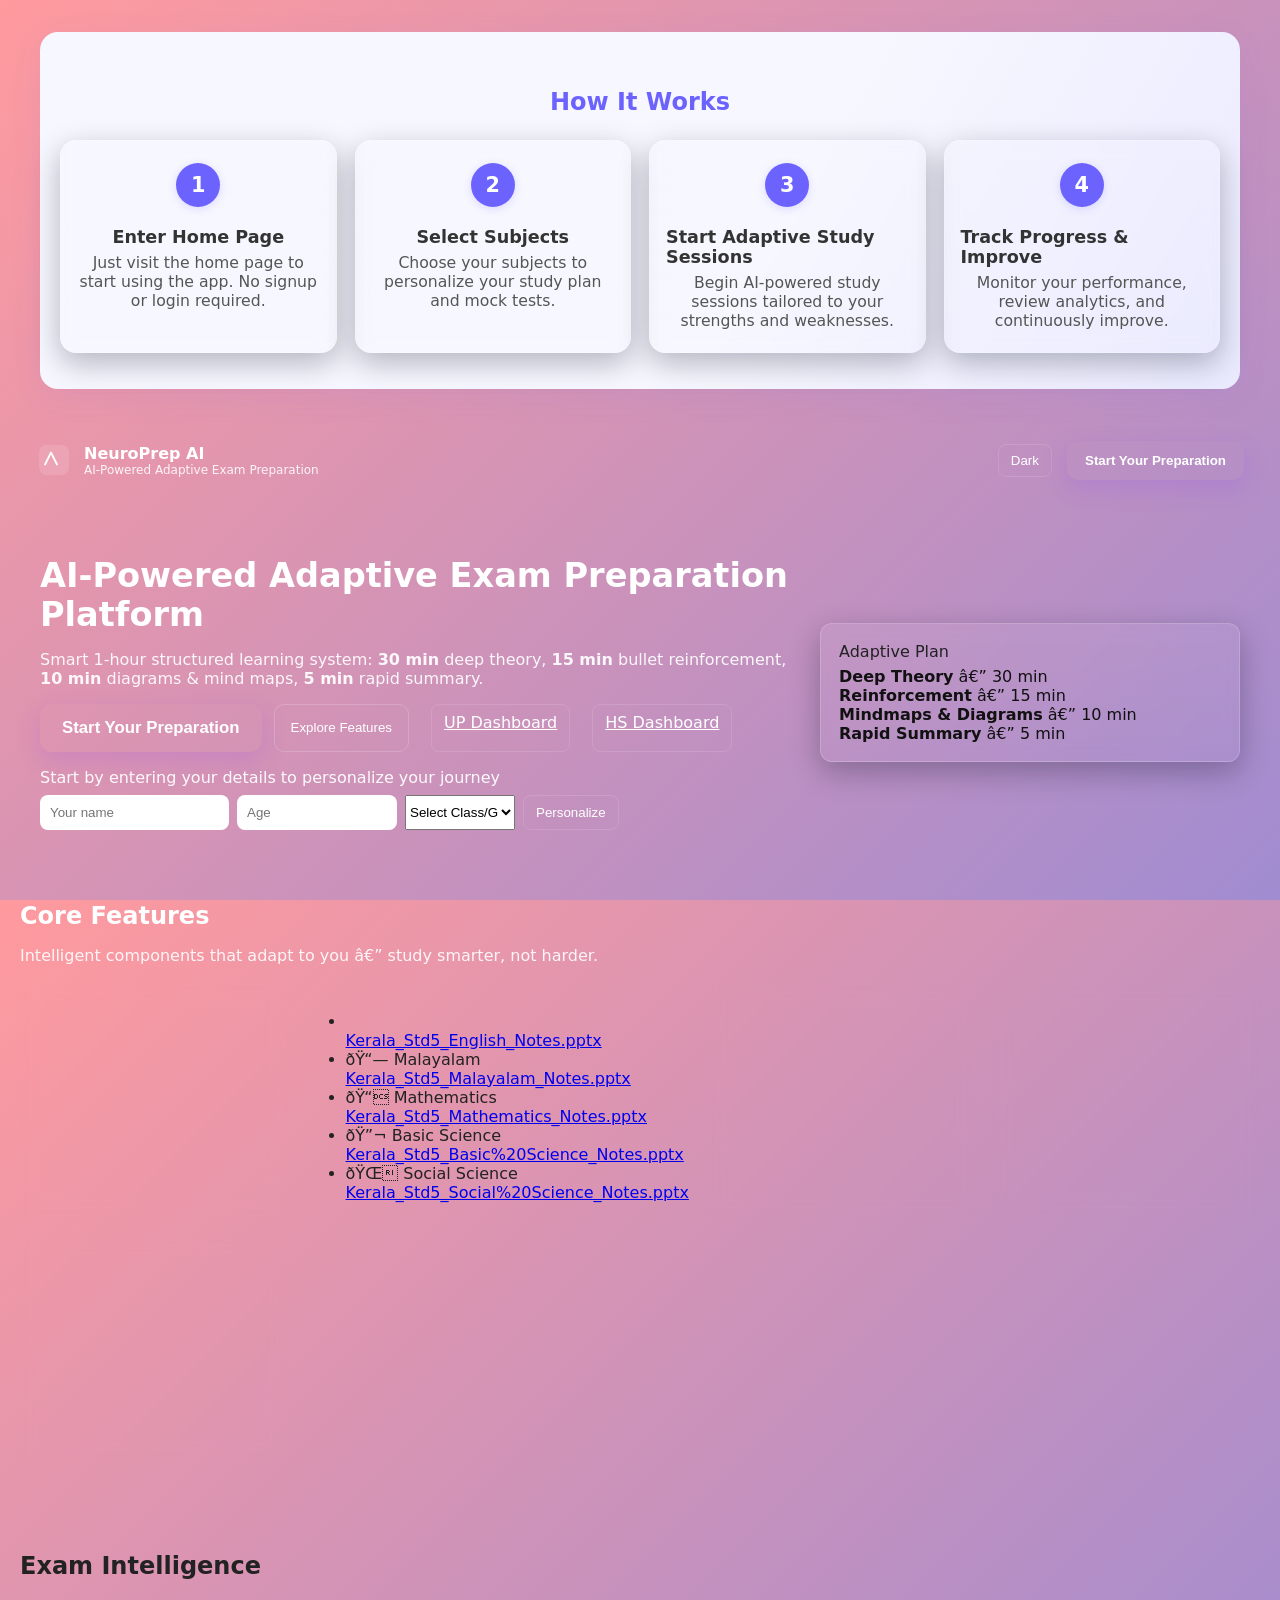
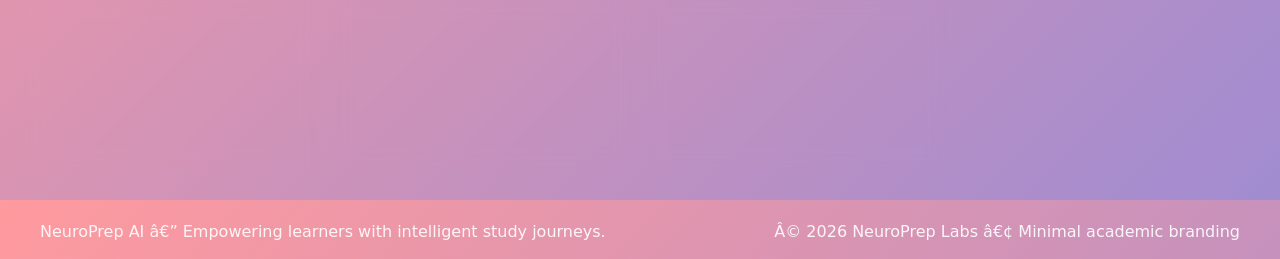
==== index.html @ 97ab9932 "content change" ====
<section class="how-it-works">
      <h2>How It Works</h2>
      <div class="steps-grid">
        <div class="step-card glass">
          <div class="step-icon">1</div>
            <h3>Enter Home Page</h3>
            <p>Just visit the home page to start using the app. No signup or login required.</p>
        </div>
        <div class="step-card glass">
          <div class="step-icon">2</div>
          <h3>Select Subjects</h3>
          <p>Choose your subjects to personalize your study plan and mock tests.</p>
        </div>
        <div class="step-card glass">
          <div class="step-icon">3</div>
          <h3>Start Adaptive Study Sessions</h3>
          <p>Begin AI-powered study sessions tailored to your strengths and weaknesses.</p>
        </div>
        <div class="step-card glass">
          <div class="step-icon">4</div>
          <h3>Track Progress & Improve</h3>
          <p>Monitor your performance, review analytics, and continuously improve.</p>
        </div>
      </div>
    </section>
<!doctype html>
<html lang="en">
<head>
  <meta charset="utf-8" />
  <meta name="viewport" content="width=device-width,initial-scale=1" />
  <title>NeuroPrep AI — Adaptive Exam Preparation</title>
  <link rel="stylesheet" href="css/styles.css" />
</head>
<body>
  <div class="hero-bg"></div>
  <header class="site-header">
    <div class="brand">
      <svg width="36" height="36" viewBox="0 0 24 24" fill="none" xmlns="http://www.w3.org/2000/svg"><defs></defs>
        <rect x="2" y="2" width="20" height="20" rx="5" fill="#ffffff22"/>
        <path d="M6 15l4-8 4 8" stroke="#fff" stroke-width="1.2" stroke-linecap="round" stroke-linejoin="round"/>
      </svg>
      <div class="brand-text">
        <div class="title">NeuroPrep AI</div>
        <div class="tag">AI-Powered Adaptive Exam Preparation</div>
      </div>
    </div>
    <div class="header-actions">
      <button id="theme-toggle" class="ghost">Dark</button>
      <button id="cta-top" class="primary">Start Your Preparation</button>
      <!-- Sign Up link removed -->
    </div>
  </header>

  <main>
    <section class="hero">
      <div class="hero-inner">
        <div class="hero-copy">
          <h1>AI-Powered Adaptive Exam Preparation Platform</h1>
          <p class="sub">Smart 1-hour structured learning system: <strong>30 min</strong> deep theory, <strong>15 min</strong> bullet reinforcement, <strong>10 min</strong> diagrams &amp; mind maps, <strong>5 min</strong> rapid summary.</p>

          <div class="hero-ctas">
            <button id="start-prep" class="primary large">Start Your Preparation</button>
            <button id="explore-features" class="secondary">Explore Features</button>
            <a href="dashboard-up.html" class="ghost" style="margin-left:10px">UP Dashboard</a>
            <a href="dashboard-hs.html" class="ghost" style="margin-left:10px">HS Dashboard</a>
          </div>

          <div class="personalize">
            <label for="user-name">Start by entering your details to personalize your journey</label>
            <div class="input-row">
              <input id="user-name" placeholder="Your name" />
              <input id="user-age" type="number" min="10" max="99" placeholder="Age" style="width:80px" />
                <select id="user-class" style="width:110px">
                  <option value="">Select Class/Grade</option>
                  <option value="up-5">UP 5</option>
                  <option value="up-6">UP 6</option>
                  <option value="up-7">UP 7</option>
                  <option value="hs-8">HS 8</option>
                  <option value="hs-9">HS 9</option>
                  <option value="hs-10">HS 10</option>
                </select>
              <button id="save-name" class="ghost">Personalize</button>
            </div>
          </div>
        </div>

        <div class="hero-visual">
          <div class="card glass hero-graph">
            <div class="mini-header">Adaptive Plan</div>
            <ul class="plan-list">
              <li><strong>Deep Theory</strong> — 30 min</li>
              <li><strong>Reinforcement</strong> — 15 min</li>
              <li><strong>Mindmaps & Diagrams</strong> — 10 min</li>
              <li><strong>Rapid Summary</strong> — 5 min</li>
            </ul>
          </div>
        </div>
      </div>
    </section>

    <section id="features" class="features">
      <h2>Core Features</h2>
      <p class="muted">Intelligent components that adapt to you — study smarter, not harder.</p>
      <div class="feature-grid">
        <a href="ai-engine.html" class="feature-card glass" style="text-decoration:none;color:inherit">
          <div class="icon"> <svg width="40" height="40" viewBox="0 0 24 24" fill="none"><path d="M4 6h16M4 12h10M4 18h8" stroke="#fff" stroke-width="1.6" stroke-linecap="round" stroke-linejoin="round"/></svg></div>
          <h3>Study Materials</h3>
          <p>Personalized phase-by-phase study plan that auto-adjusts to your weak areas.</p>
          <ul class="study-materials-list" style="margin-top:10px;">
            <li>📘 English<br><a href="Kerala_Std5_English_Notes.pptx" download>Kerala_Std5_English_Notes.pptx</a></li>
            <li>📗 Malayalam<br><a href="Kerala_Std5_Malayalam_Notes.pptx" download>Kerala_Std5_Malayalam_Notes.pptx</a></li>
            <li>📐 Mathematics<br><a href="Kerala_Std5_Mathematics_Notes.pptx" download>Kerala_Std5_Mathematics_Notes.pptx</a></li>
            <li>🔬 Basic Science<br><a href="Kerala_Std5_Basic%20Science_Notes.pptx" download>Kerala_Std5_Basic%20Science_Notes.pptx</a></li>
            <li>🌍 Social Science<br><a href="Kerala_Std5_Social%20Science_Notes.pptx" download>Kerala_Std5_Social%20Science_Notes.pptx</a></li>
          </ul>
        </a>

        <a href="question-intel.html" class="feature-card glass" style="text-decoration:none;color:inherit">
          <div class="icon"> <svg width="40" height="40" viewBox="0 0 24 24" fill="none"><path d="M3 7h18M7 7v12a2 2 0 002 2h6a2 2 0 002-2V7" stroke="#fff" stroke-width="1.6" stroke-linecap="round" stroke-linejoin="round"/></svg></div>
          <h3>Previous Question Paper Intelligence</h3>
          <p>Analyze trends and frequency from previous years to detect topic weightage.</p>
        </a>

        <a href="predicted-questions.html" class="feature-card glass" style="text-decoration:none;color:inherit">
          <div class="icon"> <svg width="40" height="40" viewBox="0 0 24 24" fill="none"><path d="M12 20v-8" stroke="#fff" stroke-width="1.6" stroke-linecap="round" stroke-linejoin="round"/><path d="M6 12l6-6 6 6" stroke="#fff" stroke-width="1.6" stroke-linecap="round" stroke-linejoin="round"/></svg></div>
          <h3>Predicted Question Generator</h3>
          <p>LLM-assisted predicted questions tailored to recent trends and your weak topics.</p>
        </a>

        <a href="mock-tests.html" class="feature-card glass" style="text-decoration:none;color:inherit">
          <div class="icon"> <svg width="40" height="40" viewBox="0 0 24 24" fill="none"><path d="M21 15a2 2 0 01-2 2H7l-4 4V5a2 2 0 012-2h14a2 2 0 012 2z" stroke="#fff" stroke-width="1.2" stroke-linecap="round" stroke-linejoin="round"/></svg></div>
          <h3>Mock Tests & Performance Analytics</h3>
          <p>Simulate real exams, get auto-evaluations, difficulty scores and visual analytics.</p>
        </a>
      </div>
    </section>

    <section id="exam-intel" class="exam-intel">
      <h2>Exam Intelligence</h2>
      <div class="intel-grid">
        <a href="subject-patterns.html" class="intel-card glass" style="text-decoration:none;color:inherit">
          <h4>Subject-wise Exam Patterns</h4>
          <p class="muted">Overview of how questions are distributed across subjects and chapters.</p>
        </a>
        <a href="marks-insights.html" class="intel-card glass" style="text-decoration:none;color:inherit">
          <h4>Marks Distribution Insights</h4>
          <p class="muted">Heatmaps and charts to highlight high-mark topics.</p>
        </a>
        <a href="difficulty-scoring.html" class="intel-card glass" style="text-decoration:none;color:inherit">
          <h4>Difficulty Scoring</h4>
          <p class="muted">Per-question difficulty estimates, combined with historical correctness.</p>
        </a>
        <!-- <div class="intel-card glass">
          <h4>Trend Prediction</h4>
          <div id="trend-vis" class="trend-vis">[Trend visualization placeholder]</div>
        </div> -->
      </div>
    </section>
  </main>

  <footer class="site-footer">
    <div class="footer-inner">
      <div>NeuroPrep AI — Empowering learners with intelligent study journeys.</div>
      <div class="small muted">© <span id="year"></span> NeuroPrep Labs • Minimal academic branding</div>
    </div>
  </footer>

  <script type="module" src="js/app.js"></script>
  <script>
    document.getElementById('year').innerText = new Date().getFullYear();
  </script>
</body>
</html>
---- css/styles.css ----
/* How It Works section */
.how-it-works{padding:36px 20px;background:linear-gradient(120deg,#f7f7ff 60%,#eaeaff 100%);border-radius:18px;margin:32px auto;max-width:1200px;box-shadow:0 8px 32px rgba(108,99,255,0.08)}
.how-it-works h2{color:#6C63FF;text-align:center;margin-bottom:24px;font-size:1.5rem}
.steps-grid{display:grid;grid-template-columns:repeat(4,1fr);gap:18px}
.step-card{padding:22px 16px;border-radius:16px;display:flex;flex-direction:column;align-items:center;box-shadow:0 4px 18px rgba(108,99,255,0.08);transition:transform .18s,box-shadow .18s}
.step-card:hover{transform:translateY(-6px) scale(1.03);box-shadow:0 12px 32px rgba(108,99,255,0.16)}
.step-icon{width:44px;height:44px;background:#6C63FF;color:#fff;font-weight:700;font-size:1.3rem;display:flex;align-items:center;justify-content:center;border-radius:50%;margin-bottom:12px;box-shadow:0 2px 8px #6C63FF33}
.step-card h3{margin:8px 0 6px;font-size:1.1rem;color:#333}
.step-card p{margin:0;color:#555;text-align:center;font-size:0.98rem}
@media(max-width:900px){.steps-grid{grid-template-columns:repeat(2,1fr)}}
@media(max-width:600px){.steps-grid{grid-template-columns:1fr}}
:root{
  --bg1:#ff9a9e; --bg2:#a18cd1; --glass-bg: rgba(255,255,255,0.12);
  --glass-border: rgba(255,255,255,0.18);
  --accent: #ff66b3; --muted:#e7e7e7;
}
*{box-sizing:border-box}
html,body{height:100%}
body{
  margin:0;font-family:Inter,system-ui,Segoe UI,Roboto;
  background:linear-gradient(135deg,var(--bg1),var(--bg2));
  color:#222;transition:background .4s,color .3s;
}
.container{display:grid;grid-template-columns:1fr 1fr;gap:18px;padding:28px;max-width:1100px;margin:24px auto}
.app-header{display:flex;justify-content:space-between;align-items:center;padding:14px 28px;color:white}
.app-header h1{margin:0;font-size:1.4rem}
.panel{padding:18px;border-radius:12px;min-height:140px}
.glass{backdrop-filter:blur(8px);background:var(--glass-bg);border:1px solid var(--glass-border);box-shadow:0 6px 18px rgba(0,0,0,0.08)}
.session-controls{margin-top:12px}
button{background:linear-gradient(90deg,#fff6,#fff2);border:none;padding:10px 12px;border-radius:8px;cursor:pointer;transition:transform .12s,box-shadow .12s}
button:active{transform:translateY(1px)}
.app-footer{text-align:center;padding:14px;color:rgba(255,255,255,0.9)}

/* responsive */
@media(max-width:800px){.container{grid-template-columns:1fr}}

/* dark mode */
  --bg1:#8A3FFC; --bg2:#FF7AC6; --glass-bg: rgba(255,255,255,0.08);
  --glass-border: rgba(255,255,255,0.14);
  --accent: #8A3FFC; --accent-2: #FF7AC6; --muted:#e7e7e7;
}

/* small UI touches */
#subjects .subject{padding:10px;margin:6px 0;border-radius:8px;background:linear-gradient(90deg,rgba(255,255,255,0.03),rgba(255,255,255,0.01));display:flex;justify-content:space-between;align-items:center}
  margin:0;font-family:Inter,system-ui,Segoe UI,Roboto;
  color:#111;transition:background .4s,color .3s;min-height:100vh;position:relative;overflow-x:hidden

/* layout containers */
.hero-bg{position:fixed;inset:0;z-index:-2;background:linear-gradient(120deg,var(--bg1),var(--bg2));background-size:400% 400%;animation:grad 14s ease infinite;filter:blur(18px);opacity:0.95}
@keyframes grad{0%{background-position:0% 50%}50%{background-position:100% 50%}100%{background-position:0% 50%}}

.site-header{display:flex;justify-content:space-between;align-items:center;padding:20px 36px;color:white}
.brand{display:flex;align-items:center;gap:12px}
.brand-text .title{font-weight:700}
.brand-text .tag{font-size:12px;opacity:0.9}
.header-actions button{margin-left:10px}

.hero{padding:56px 20px 36px}
.hero-inner{max-width:1200px;margin:0 auto;display:grid;grid-template-columns:1fr 420px;gap:28px;align-items:center}
.hero-copy h1{font-size:2.1rem;color:white;margin:0 0 12px}
.hero-copy .sub{color:rgba(255,255,255,0.92);margin-bottom:16px;font-size:1rem}
.hero-ctas{display:flex;gap:12px;margin-bottom:16px}
.primary{background:linear-gradient(90deg,var(--accent),var(--accent-2));border:none;padding:12px 18px;border-radius:12px;color:white;font-weight:600;box-shadow:0 8px 24px rgba(138,63,252,0.18);cursor:pointer;transition:transform .18s,box-shadow .18s}
.primary.large{padding:14px 22px;font-size:1.05rem}
.primary:active{transform:translateY(1px)}
.secondary{background:transparent;border:1px solid rgba(255,255,255,0.18);padding:10px 16px;border-radius:10px;color:white;cursor:pointer}
.ghost{background:transparent;border:1px solid rgba(255,255,255,0.12);padding:8px 12px;border-radius:8px;color:white}

.personalize{margin-top:10px;color:rgba(255,255,255,0.95)}
.input-row{display:flex;gap:8px;margin-top:8px}
.input-row input{padding:10px;border-radius:8px;border:none;min-width:160px}

.hero-visual .hero-graph{padding:18px;border-radius:12px}
.plan-list{list-style:none;padding:0;margin:6px 0 0;color:#111}

.features{padding:36px 20px}
.features h2{color:white;margin:0 0 6px}
.features .muted{color:rgba(255,255,255,0.9);margin-bottom:18px}
.feature-grid{display:grid;grid-template-columns:repeat(4,1fr);gap:18px}
.feature-card{padding:18px;border-radius:14px;min-height:150px;transition:transform .18s,box-shadow .18s}
.feature-card .icon{width:48px;height:48px;border-radius:10px;background:linear-gradient(135deg,var(--accent),var(--accent-2));display:flex;align-items:center;justify-content:center;margin-bottom:12px}
.feature-card h3{margin:6px 0}
.feature-card p{margin:0;color:rgba(255,255,255,0.92)}
.feature-card:hover{transform:translateY(-8px);box-shadow:0 18px 40px rgba(14,12,30,0.28)}

.exam-intel{padding:36px 20px}
.intel-grid{display:grid;grid-template-columns:repeat(4,1fr);gap:16px}
.intel-card{padding:16px;border-radius:12px;min-height:120px}
.trend-vis{height:70px;background:linear-gradient(90deg,rgba(255,255,255,0.02),rgba(255,255,255,0.01));border-radius:8px;display:flex;align-items:center;justify-content:center;color:rgba(255,255,255,0.85)}

.site-footer{padding:18px 24px;color:rgba(255,255,255,0.9)}
.footer-inner{max-width:1200px;margin:0 auto;display:flex;justify-content:space-between}

/* glassmorphism base */
.glass{backdrop-filter:blur(8px);background:linear-gradient(180deg,rgba(255,255,255,0.06),rgba(255,255,255,0.02));border:1px solid var(--glass-border);box-shadow:0 10px 30px rgba(2,6,23,0.28)}

/* responsive adjustments */
@media(max-width:1000px){
  .hero-inner{grid-template-columns:1fr}
  .feature-grid,.intel-grid{grid-template-columns:repeat(2,1fr)}
}
@media(max-width:560px){
  .feature-grid,.intel-grid{grid-template-columns:1fr}
  .hero-copy h1{font-size:1.6rem}
}

/* dark preference fallback */
@media (prefers-color-scheme:dark){
  :root{--glass-bg:rgba(10,8,20,0.28);--glass-border:rgba(255,255,255,0.04);}
  body{color:rgba(255,255,255,0.95)}
}

.svg-diagram{width:100%;height:240px}
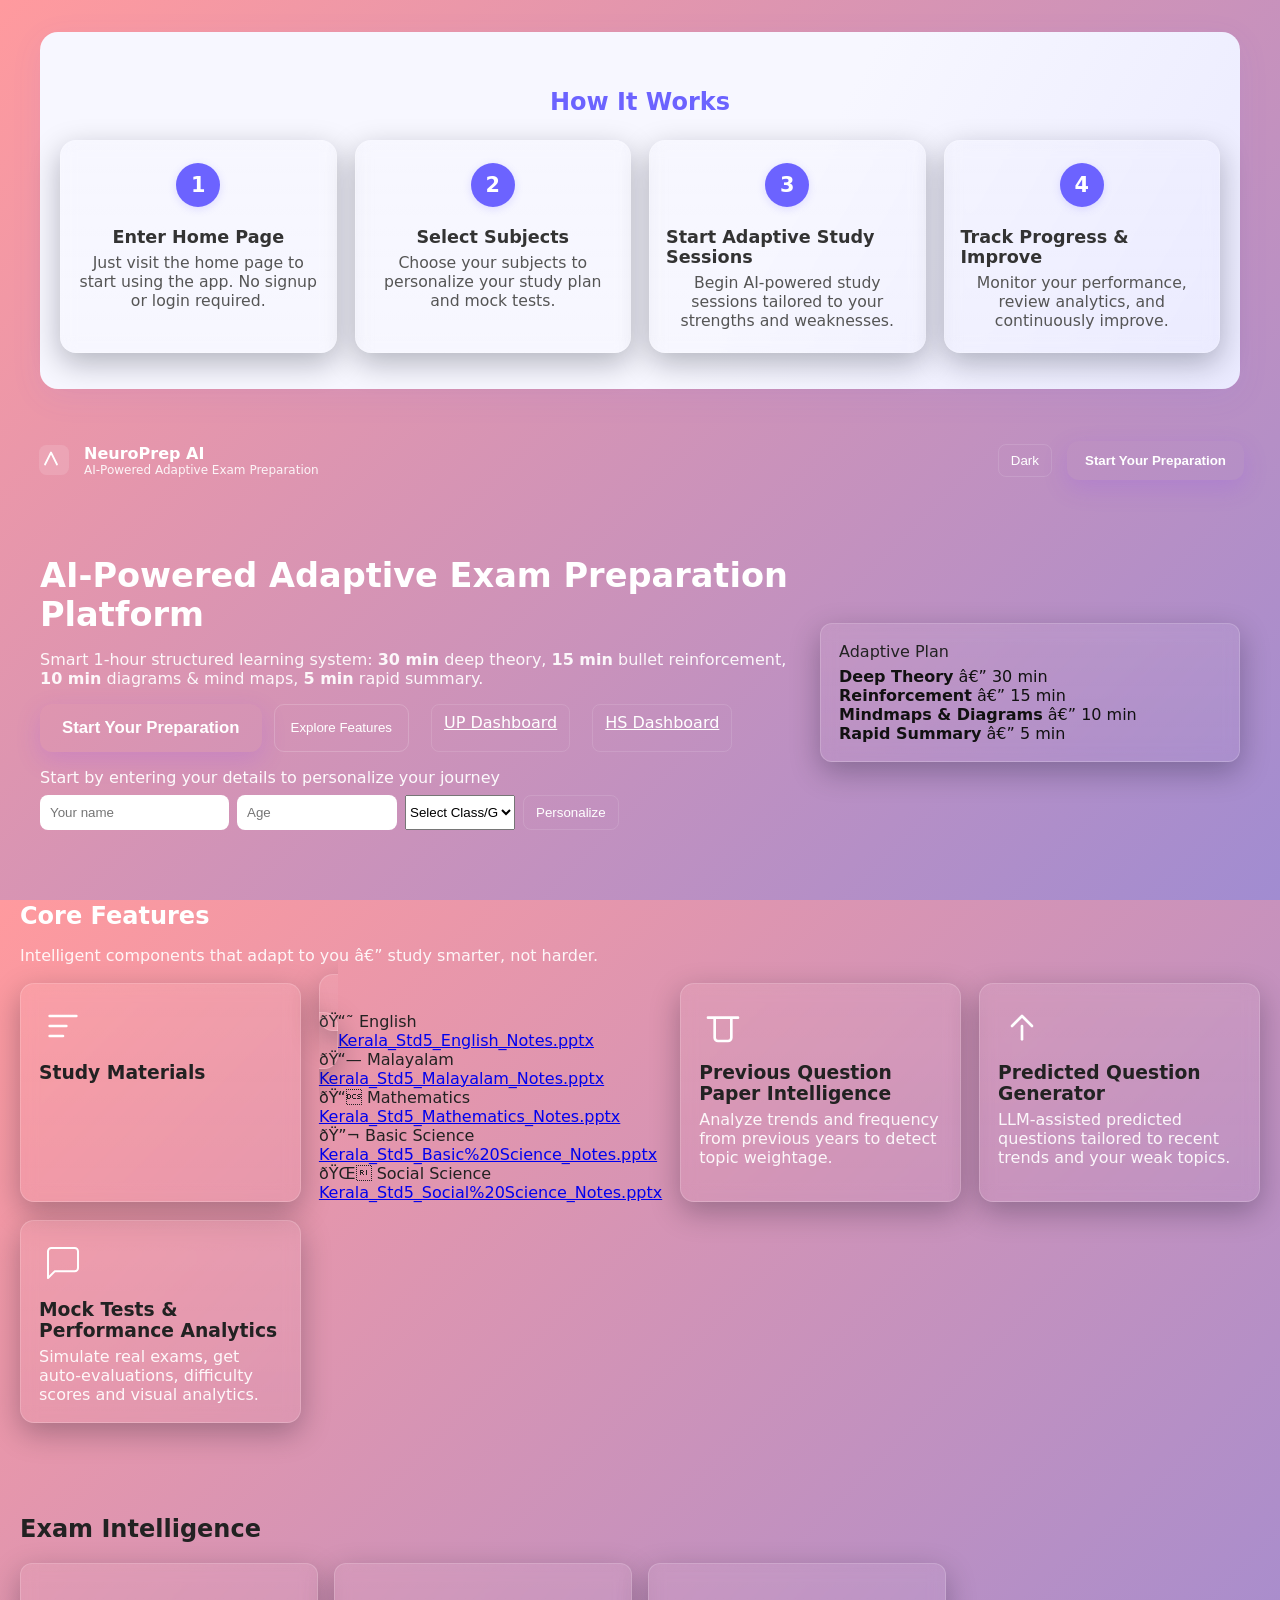
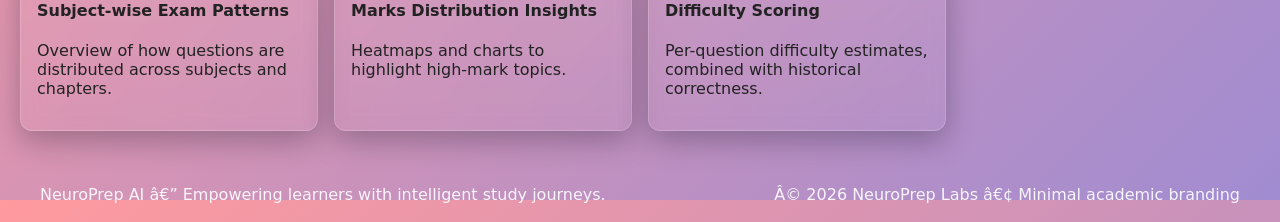
==== commit 35a110c6: "rm" ====
--- a/index.html
+++ b/index.html
@@ -105,14 +105,18 @@
         <a href="ai-engine.html" class="feature-card glass" style="text-decoration:none;color:inherit">
           <div class="icon"> <svg width="40" height="40" viewBox="0 0 24 24" fill="none"><path d="M4 6h16M4 12h10M4 18h8" stroke="#fff" stroke-width="1.6" stroke-linecap="round" stroke-linejoin="round"/></svg></div>
           <h3>Study Materials</h3>
-          <p>Personalized phase-by-phase study plan that auto-adjusts to your weak areas.</p>
-          <ul class="study-materials-list" style="margin-top:10px;">
-            <li>📘 English<br><a href="Kerala_Std5_English_Notes.pptx" download>Kerala_Std5_English_Notes.pptx</a></li>
-            <li>📗 Malayalam<br><a href="Kerala_Std5_Malayalam_Notes.pptx" download>Kerala_Std5_Malayalam_Notes.pptx</a></li>
-            <li>📐 Mathematics<br><a href="Kerala_Std5_Mathematics_Notes.pptx" download>Kerala_Std5_Mathematics_Notes.pptx</a></li>
-            <li>🔬 Basic Science<br><a href="Kerala_Std5_Basic%20Science_Notes.pptx" download>Kerala_Std5_Basic%20Science_Notes.pptx</a></li>
-            <li>🌍 Social Science<br><a href="Kerala_Std5_Social%20Science_Notes.pptx" download>Kerala_Std5_Social%20Science_Notes.pptx</a></li>
-          </ul>
+          <div class="study-materials-list" style="margin-top:10px;">
+            <div>📘 English</div>
+            <a href="Kerala_Std5_English_Notes.pptx" download>Kerala_Std5_English_Notes.pptx</a>
+            <div>📗 Malayalam</div>
+            <a href="Kerala_Std5_Malayalam_Notes.pptx" download>Kerala_Std5_Malayalam_Notes.pptx</a>
+            <div>📐 Mathematics</div>
+            <a href="Kerala_Std5_Mathematics_Notes.pptx" download>Kerala_Std5_Mathematics_Notes.pptx</a>
+            <div>🔬 Basic Science</div>
+            <a href="Kerala_Std5_Basic%20Science_Notes.pptx" download>Kerala_Std5_Basic%20Science_Notes.pptx</a>
+            <div>🌍 Social Science</div>
+            <a href="Kerala_Std5_Social%20Science_Notes.pptx" download>Kerala_Std5_Social%20Science_Notes.pptx</a>
+          </div>
         </a>
 
         <a href="question-intel.html" class="feature-card glass" style="text-decoration:none;color:inherit">
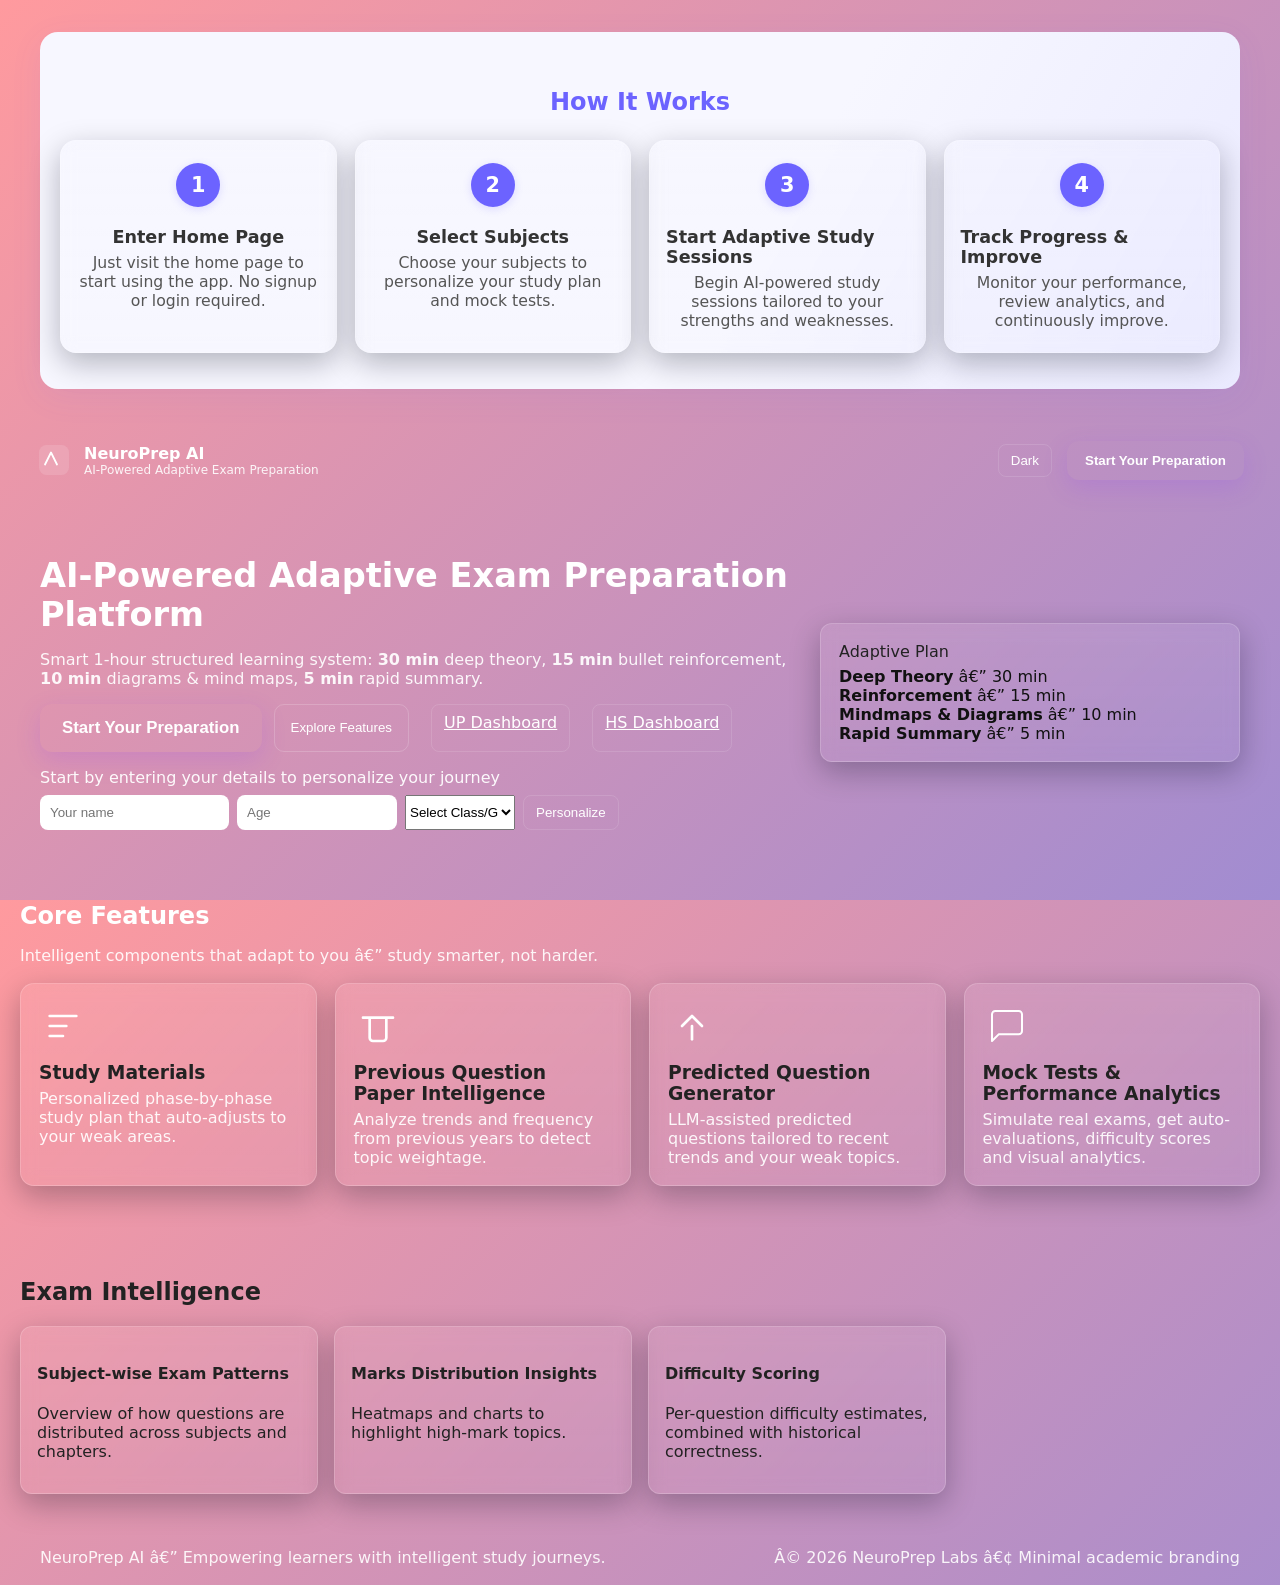
==== commit b5452c22: "rm1" ====
--- a/index.html
+++ b/index.html
@@ -105,18 +105,7 @@
         <a href="ai-engine.html" class="feature-card glass" style="text-decoration:none;color:inherit">
           <div class="icon"> <svg width="40" height="40" viewBox="0 0 24 24" fill="none"><path d="M4 6h16M4 12h10M4 18h8" stroke="#fff" stroke-width="1.6" stroke-linecap="round" stroke-linejoin="round"/></svg></div>
           <h3>Study Materials</h3>
-          <div class="study-materials-list" style="margin-top:10px;">
-            <div>📘 English</div>
-            <a href="Kerala_Std5_English_Notes.pptx" download>Kerala_Std5_English_Notes.pptx</a>
-            <div>📗 Malayalam</div>
-            <a href="Kerala_Std5_Malayalam_Notes.pptx" download>Kerala_Std5_Malayalam_Notes.pptx</a>
-            <div>📐 Mathematics</div>
-            <a href="Kerala_Std5_Mathematics_Notes.pptx" download>Kerala_Std5_Mathematics_Notes.pptx</a>
-            <div>🔬 Basic Science</div>
-            <a href="Kerala_Std5_Basic%20Science_Notes.pptx" download>Kerala_Std5_Basic%20Science_Notes.pptx</a>
-            <div>🌍 Social Science</div>
-            <a href="Kerala_Std5_Social%20Science_Notes.pptx" download>Kerala_Std5_Social%20Science_Notes.pptx</a>
-          </div>
+          <p>Personalized phase-by-phase study plan that auto-adjusts to your weak areas.</p>
         </a>
 
         <a href="question-intel.html" class="feature-card glass" style="text-decoration:none;color:inherit">
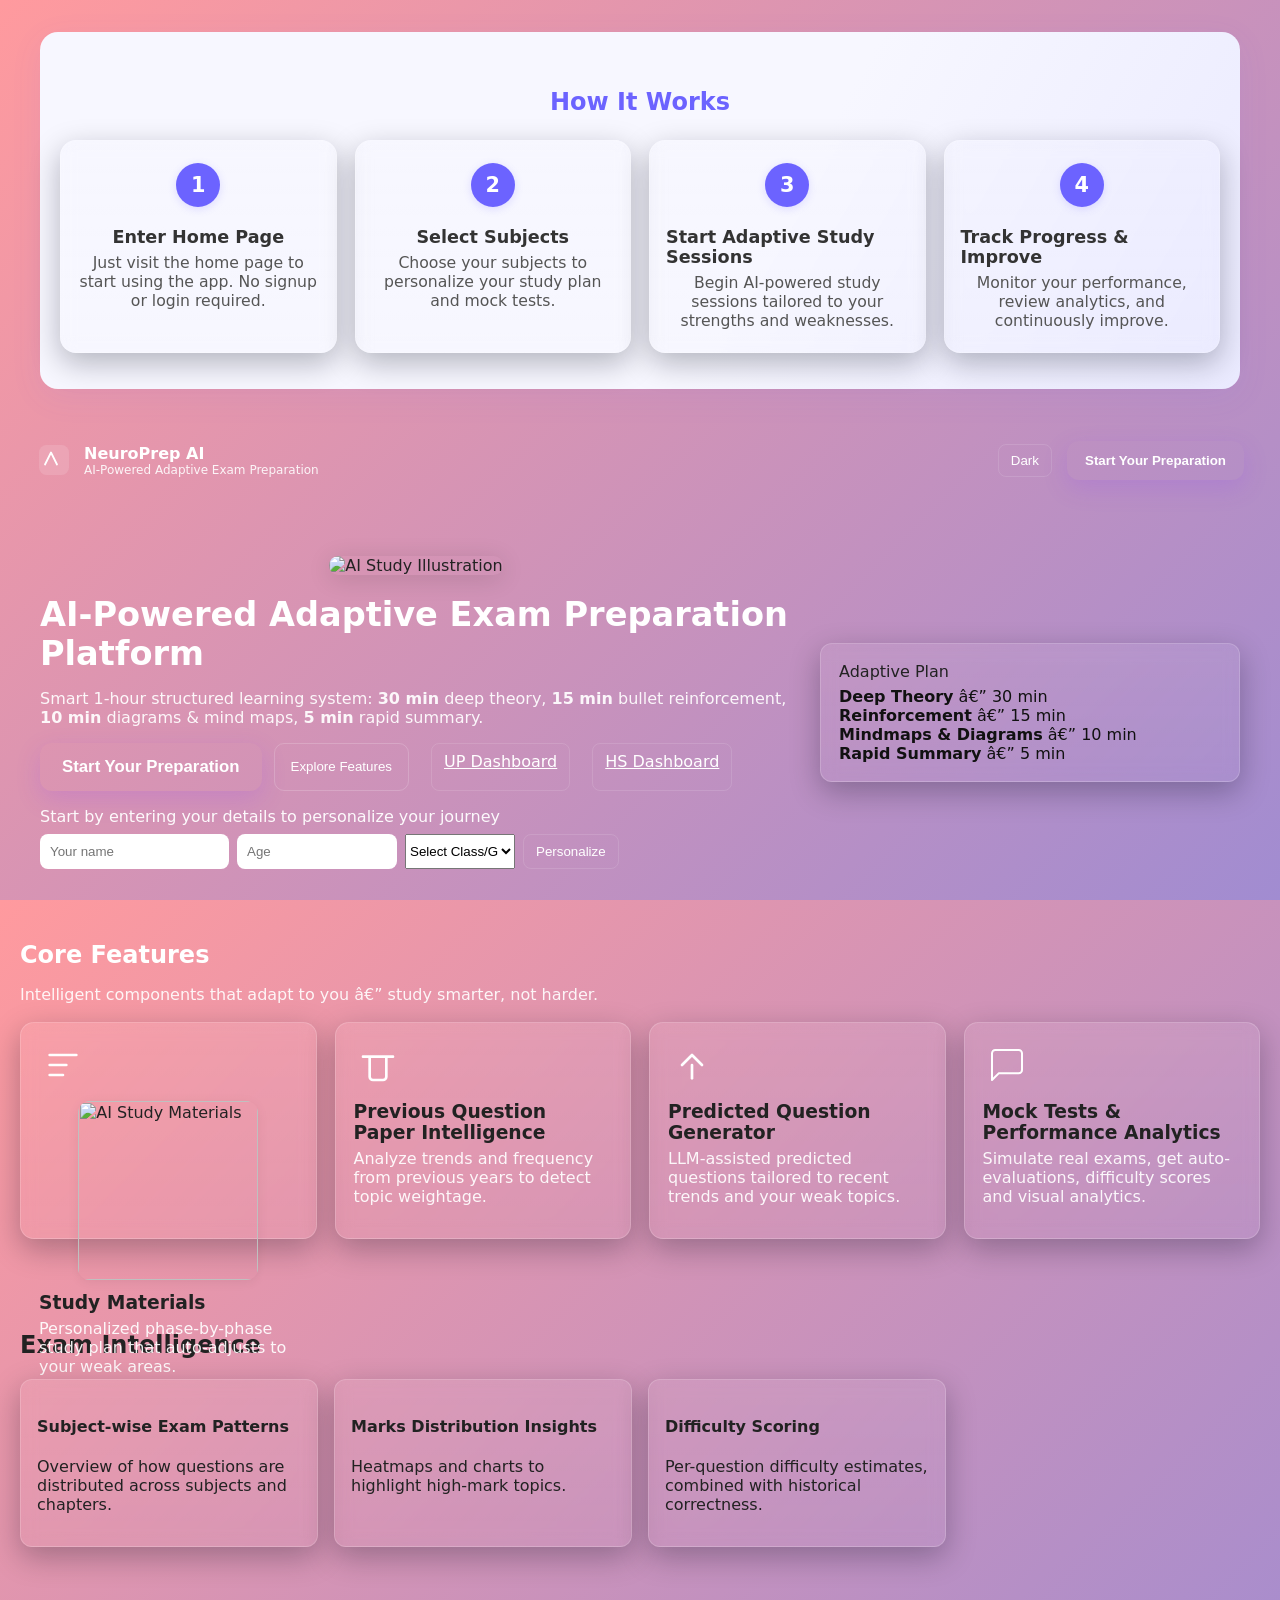
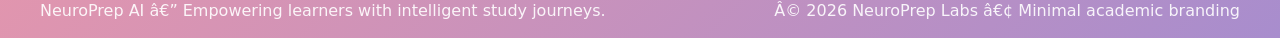
==== commit 7b305480: "pic" ====
--- a/index.html
+++ b/index.html
@@ -55,6 +55,9 @@
     <section class="hero">
       <div class="hero-inner">
         <div class="hero-copy">
+          <div class="hero-image" style="margin-bottom:20px;text-align:center;">
+            <img src="https://images.unsplash.com/photo-1465101046530-73398c7f1b58?auto=format&fit=crop&w=600&q=80" alt="AI Study Illustration" style="max-width:320px;border-radius:16px;box-shadow:0 4px 24px #0002;" />
+          </div>
           <h1>AI-Powered Adaptive Exam Preparation Platform</h1>
           <p class="sub">Smart 1-hour structured learning system: <strong>30 min</strong> deep theory, <strong>15 min</strong> bullet reinforcement, <strong>10 min</strong> diagrams &amp; mind maps, <strong>5 min</strong> rapid summary.</p>
 
@@ -104,6 +107,7 @@
       <div class="feature-grid">
         <a href="ai-engine.html" class="feature-card glass" style="text-decoration:none;color:inherit">
           <div class="icon"> <svg width="40" height="40" viewBox="0 0 24 24" fill="none"><path d="M4 6h16M4 12h10M4 18h8" stroke="#fff" stroke-width="1.6" stroke-linecap="round" stroke-linejoin="round"/></svg></div>
+          <img src="https://images.unsplash.com/photo-1513258496099-48168024aec0?auto=format&fit=crop&w=400&q=80" alt="AI Study Materials" style="width:100%;max-width:180px;margin:12px auto;border-radius:12px;box-shadow:0 2px 12px #0001;display:block;" />
           <h3>Study Materials</h3>
           <p>Personalized phase-by-phase study plan that auto-adjusts to your weak areas.</p>
         </a>
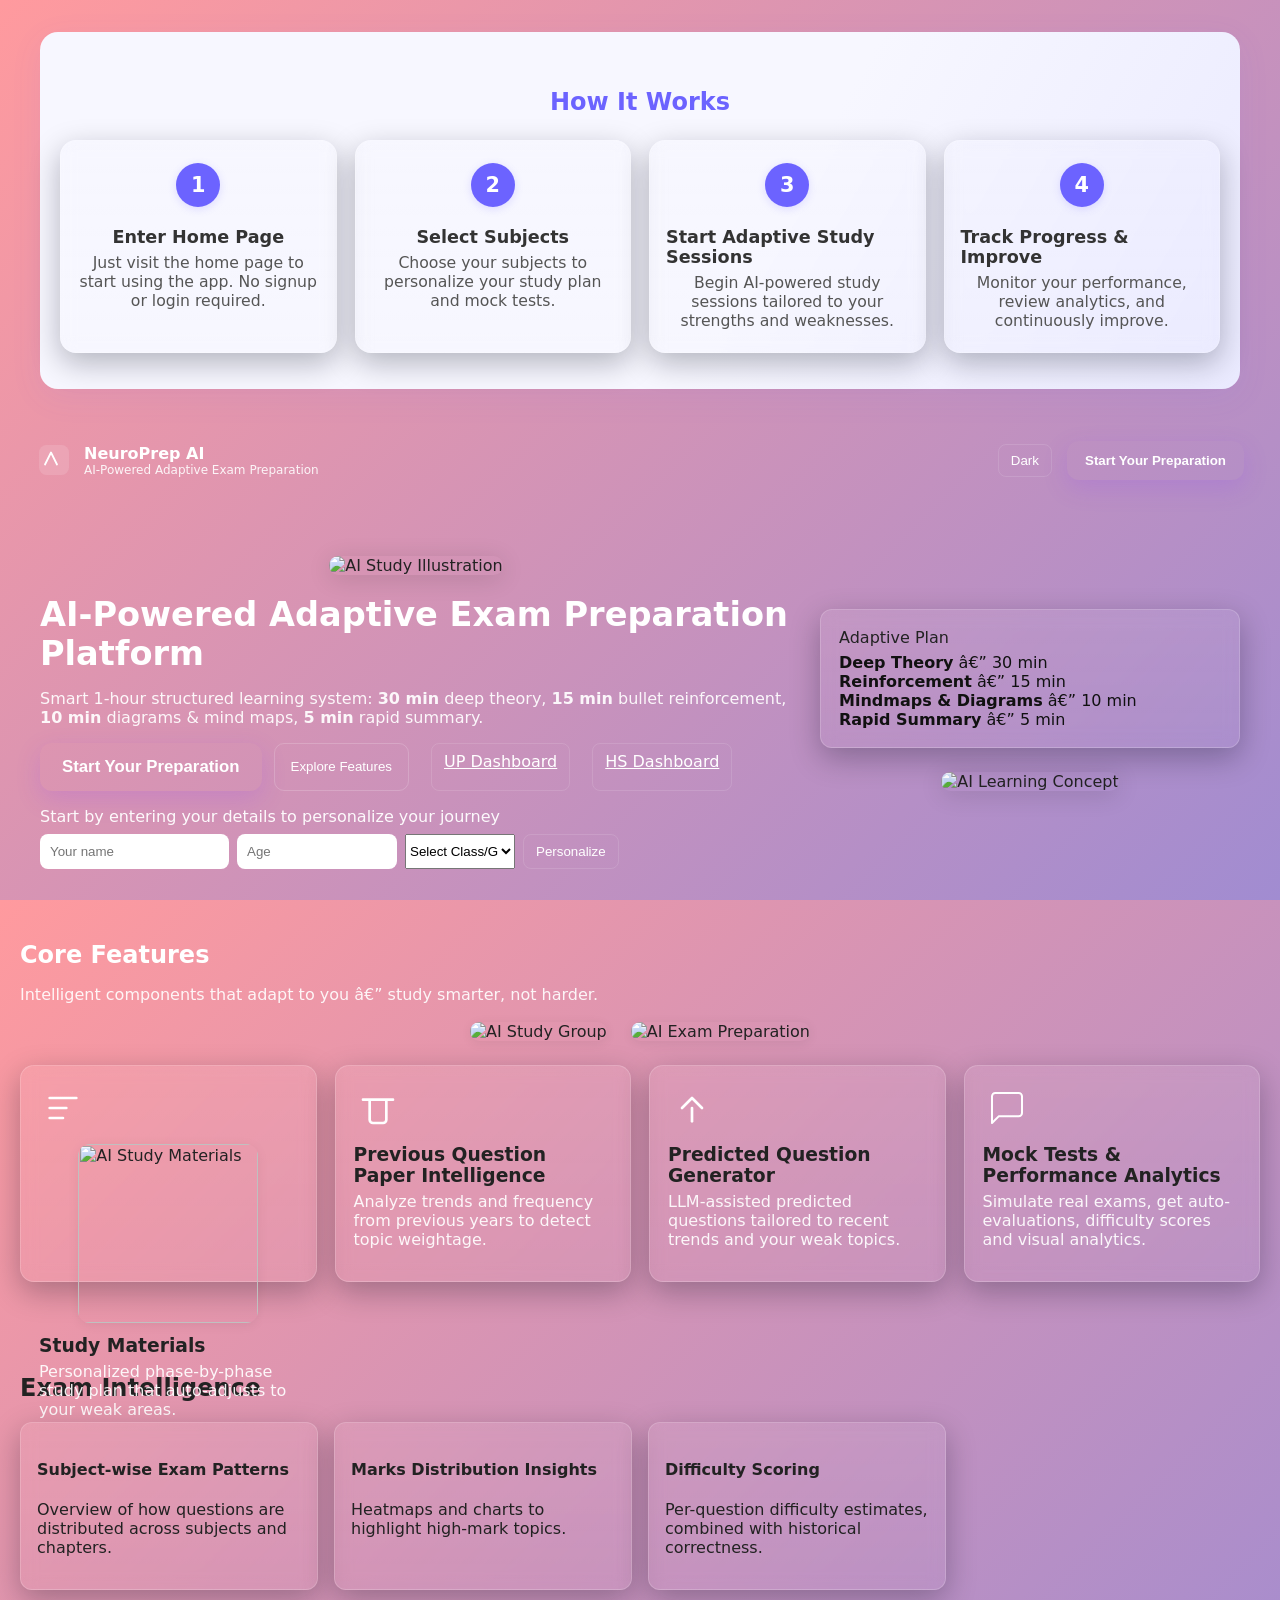
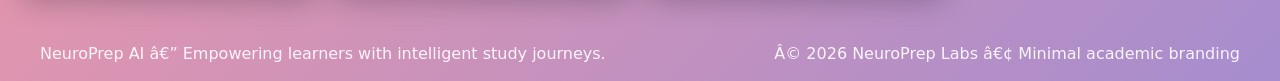
==== commit 6dbac609: "2 pic" ====
--- a/index.html
+++ b/index.html
@@ -97,6 +97,9 @@
               <li><strong>Rapid Summary</strong> — 5 min</li>
             </ul>
           </div>
+          <div class="hero-image" style="margin:24px 0;text-align:center;">
+            <img src="https://images.unsplash.com/photo-1503676382389-8bfa157be1e9?auto=format&fit=crop&w=600&q=80" alt="AI Learning Concept" style="max-width:260px;border-radius:16px;box-shadow:0 4px 24px #0002;" />
+          </div>
         </div>
       </div>
     </section>
@@ -104,6 +107,10 @@
     <section id="features" class="features">
       <h2>Core Features</h2>
       <p class="muted">Intelligent components that adapt to you — study smarter, not harder.</p>
+      <div class="feature-images" style="display:flex;justify-content:center;gap:24px;margin-bottom:24px;">
+        <img src="https://images.unsplash.com/photo-1510936111840-6c1c7b8b8b19?auto=format&fit=crop&w=400&q=80" alt="AI Study Group" style="max-width:180px;border-radius:12px;box-shadow:0 2px 12px #0001;" />
+        <img src="https://images.unsplash.com/photo-1522202176988-66273c2fd55f?auto=format&fit=crop&w=400&q=80" alt="AI Exam Preparation" style="max-width:180px;border-radius:12px;box-shadow:0 2px 12px #0001;" />
+      </div>
       <div class="feature-grid">
         <a href="ai-engine.html" class="feature-card glass" style="text-decoration:none;color:inherit">
           <div class="icon"> <svg width="40" height="40" viewBox="0 0 24 24" fill="none"><path d="M4 6h16M4 12h10M4 18h8" stroke="#fff" stroke-width="1.6" stroke-linecap="round" stroke-linejoin="round"/></svg></div>
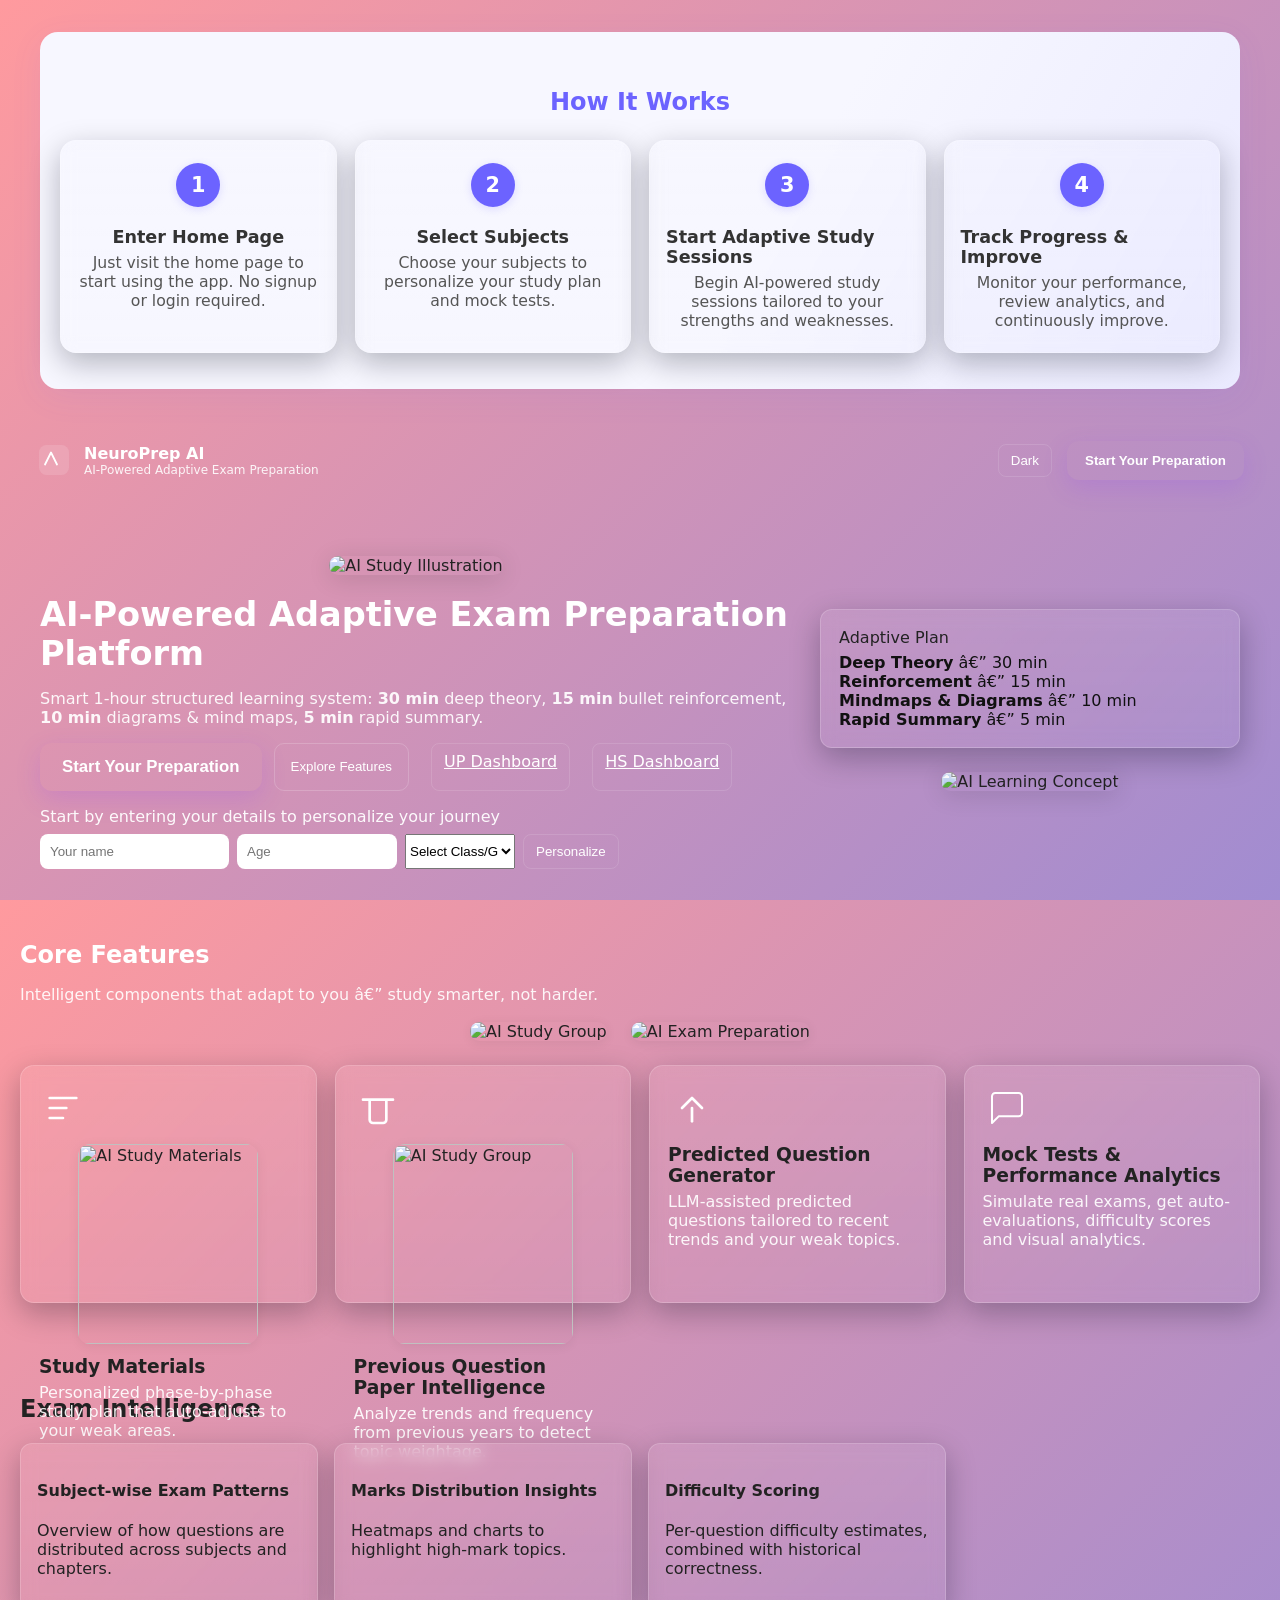
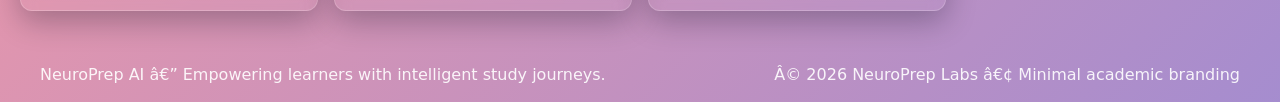
==== commit 6f1506c0: "st" ====
--- a/index.html
+++ b/index.html
@@ -121,6 +121,7 @@
 
         <a href="question-intel.html" class="feature-card glass" style="text-decoration:none;color:inherit">
           <div class="icon"> <svg width="40" height="40" viewBox="0 0 24 24" fill="none"><path d="M3 7h18M7 7v12a2 2 0 002 2h6a2 2 0 002-2V7" stroke="#fff" stroke-width="1.6" stroke-linecap="round" stroke-linejoin="round"/></svg></div>
+          <img src="https://images.unsplash.com/photo-1510936111840-6c1c7b8b8b19?auto=format&fit=crop&w=400&q=80" alt="AI Study Group" style="width:100%;max-width:180px;margin:12px auto;border-radius:12px;box-shadow:0 2px 12px #0001;display:block;" />
           <h3>Previous Question Paper Intelligence</h3>
           <p>Analyze trends and frequency from previous years to detect topic weightage.</p>
         </a>
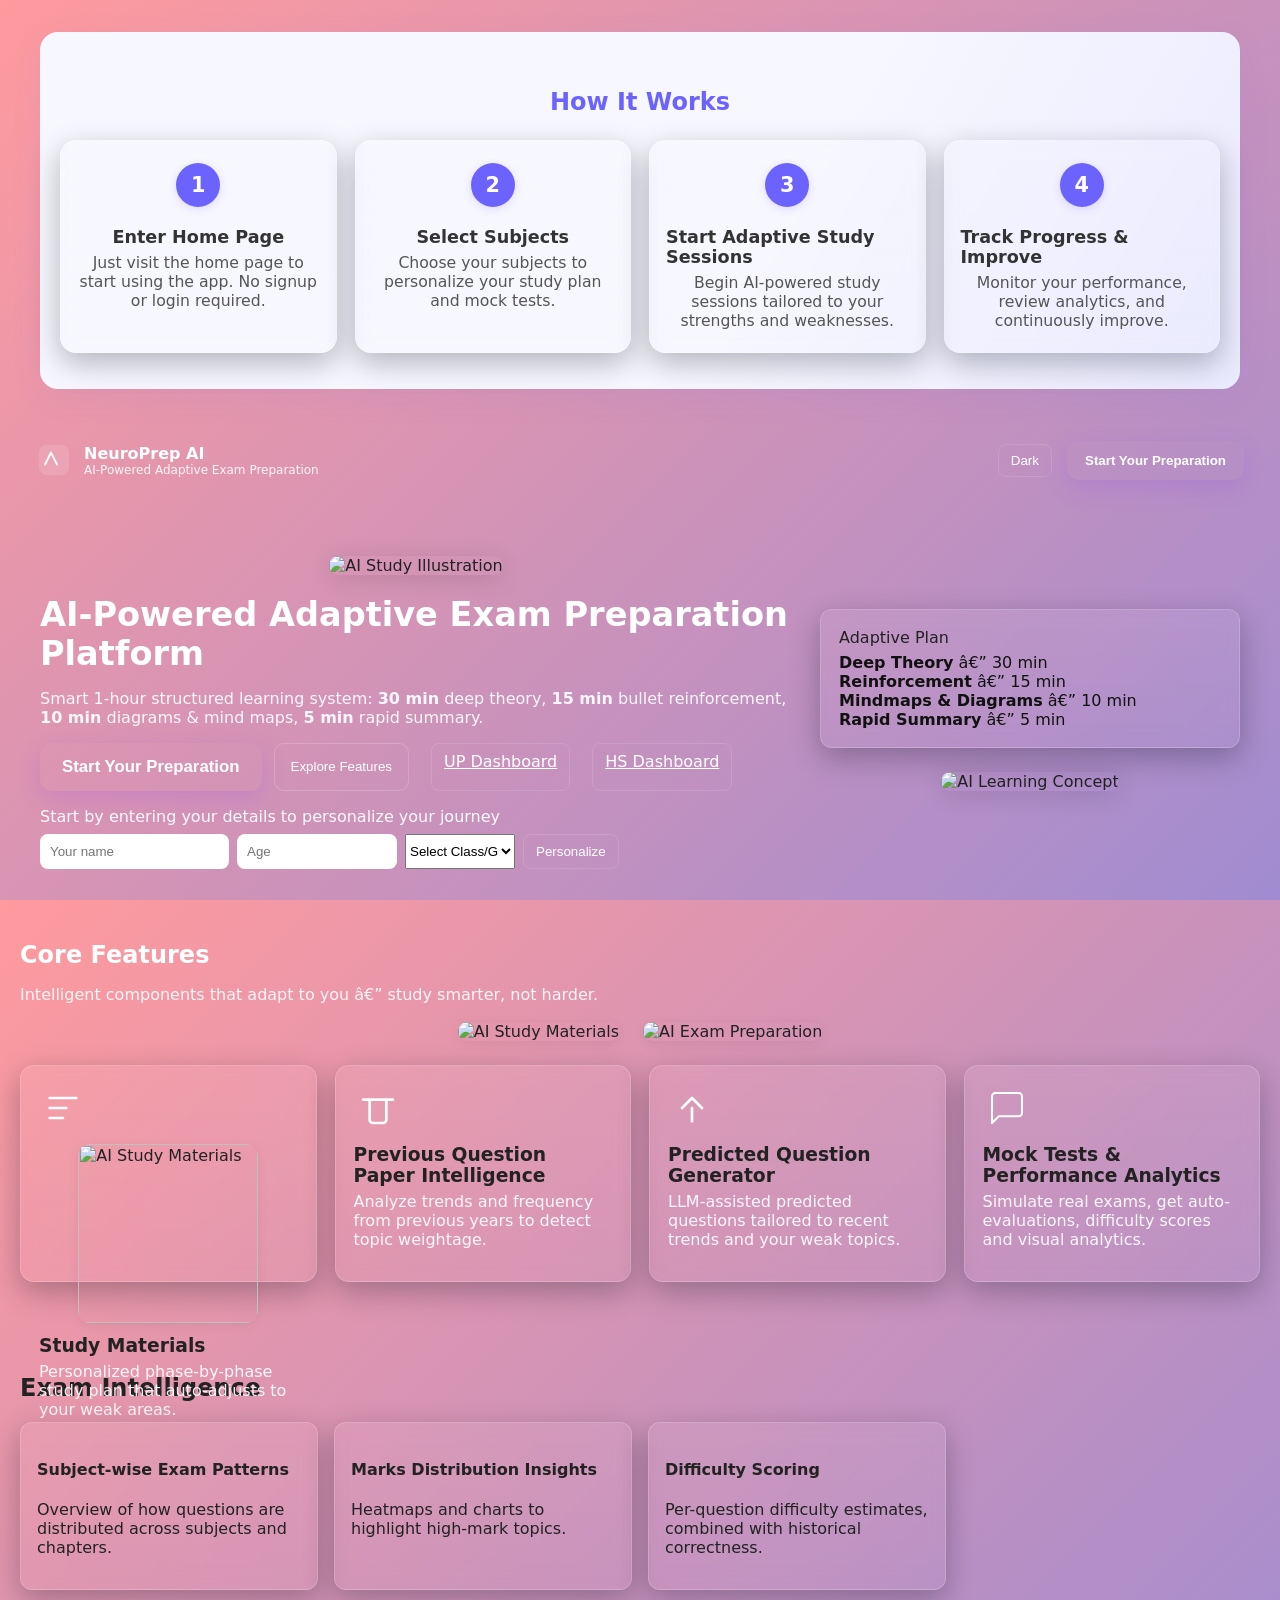
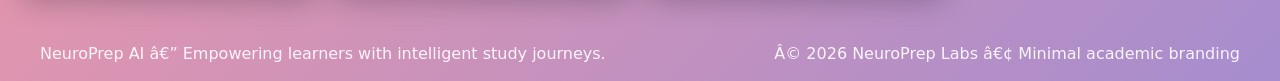
==== commit d136b005: "rmm" ====
--- a/index.html
+++ b/index.html
@@ -108,7 +108,7 @@
       <h2>Core Features</h2>
       <p class="muted">Intelligent components that adapt to you — study smarter, not harder.</p>
       <div class="feature-images" style="display:flex;justify-content:center;gap:24px;margin-bottom:24px;">
-        <img src="https://images.unsplash.com/photo-1510936111840-6c1c7b8b8b19?auto=format&fit=crop&w=400&q=80" alt="AI Study Group" style="max-width:180px;border-radius:12px;box-shadow:0 2px 12px #0001;" />
+        <img src="https://images.unsplash.com/photo-1465101046530-73398c7f1b58?auto=format&fit=crop&w=400&q=80" alt="AI Study Materials" style="max-width:180px;border-radius:12px;box-shadow:0 2px 12px #0001;" />
         <img src="https://images.unsplash.com/photo-1522202176988-66273c2fd55f?auto=format&fit=crop&w=400&q=80" alt="AI Exam Preparation" style="max-width:180px;border-radius:12px;box-shadow:0 2px 12px #0001;" />
       </div>
       <div class="feature-grid">
@@ -121,7 +121,6 @@
 
         <a href="question-intel.html" class="feature-card glass" style="text-decoration:none;color:inherit">
           <div class="icon"> <svg width="40" height="40" viewBox="0 0 24 24" fill="none"><path d="M3 7h18M7 7v12a2 2 0 002 2h6a2 2 0 002-2V7" stroke="#fff" stroke-width="1.6" stroke-linecap="round" stroke-linejoin="round"/></svg></div>
-          <img src="https://images.unsplash.com/photo-1510936111840-6c1c7b8b8b19?auto=format&fit=crop&w=400&q=80" alt="AI Study Group" style="width:100%;max-width:180px;margin:12px auto;border-radius:12px;box-shadow:0 2px 12px #0001;display:block;" />
           <h3>Previous Question Paper Intelligence</h3>
           <p>Analyze trends and frequency from previous years to detect topic weightage.</p>
         </a>
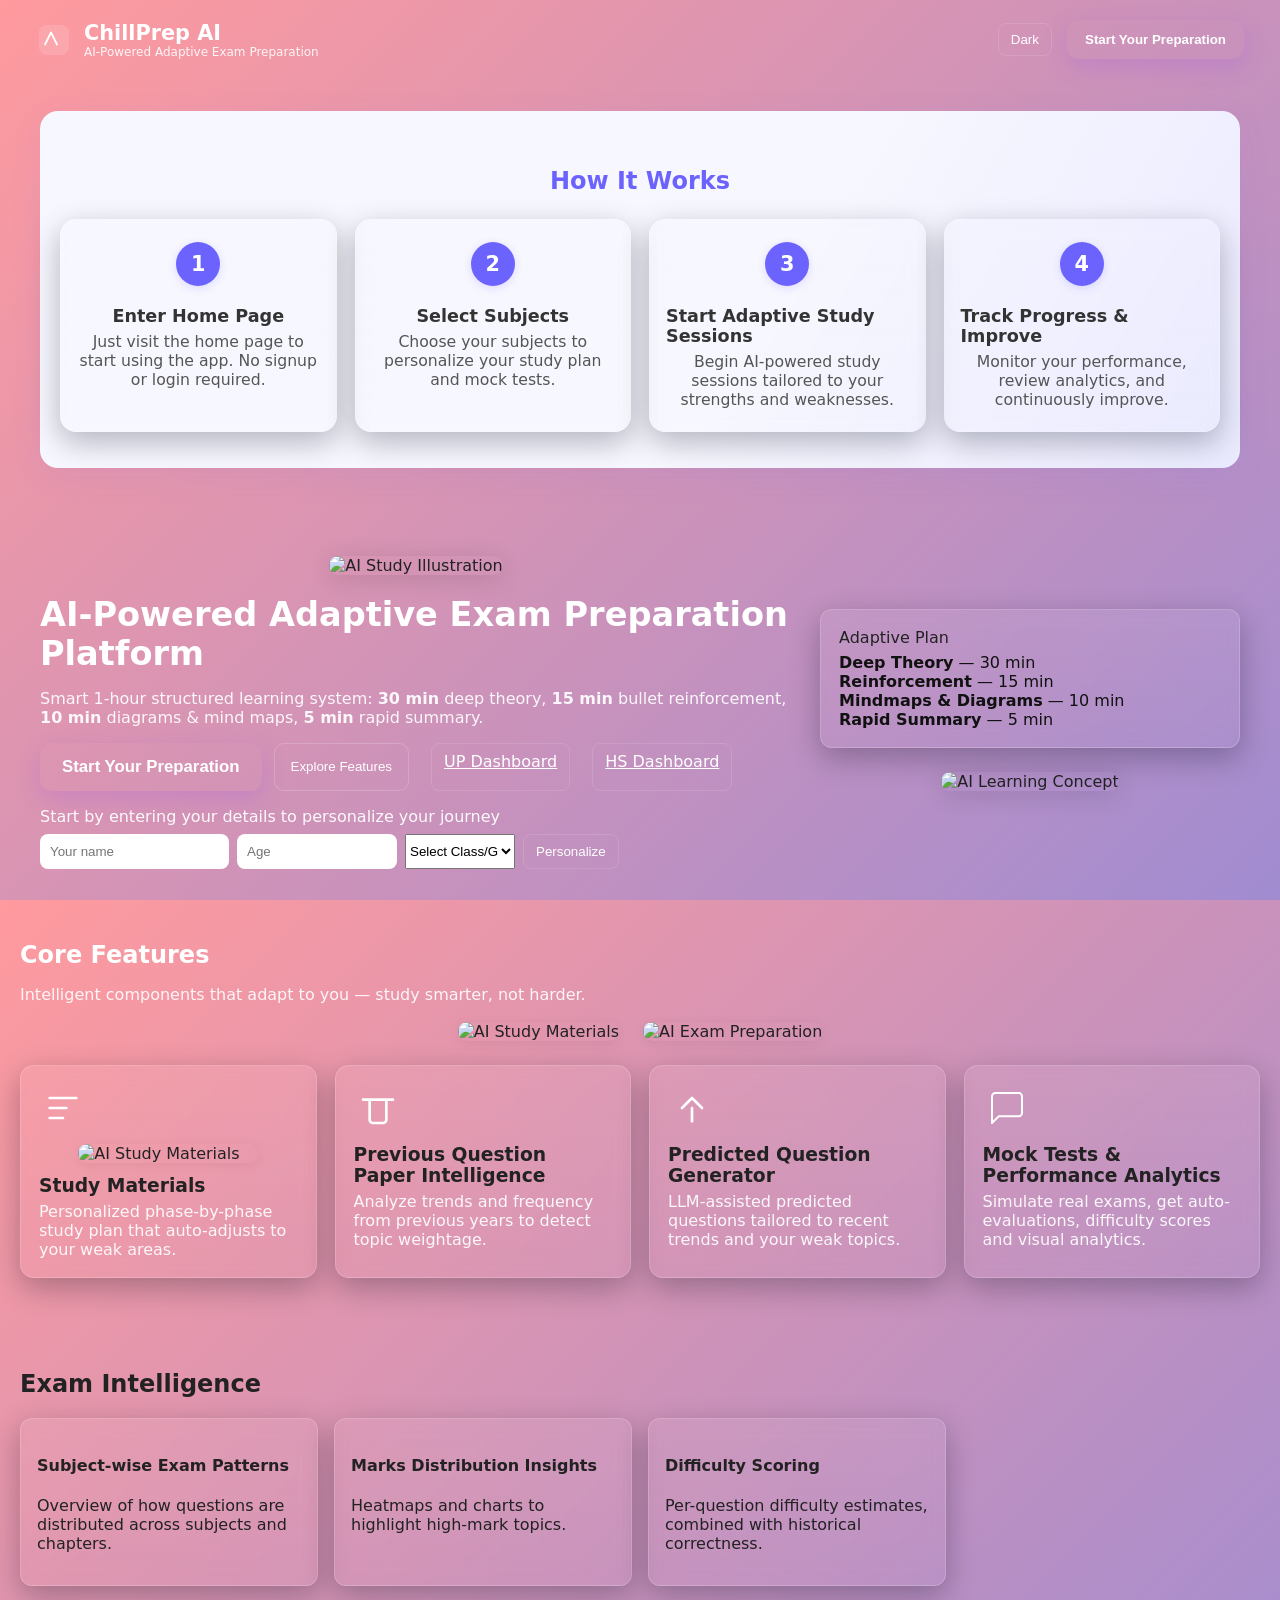
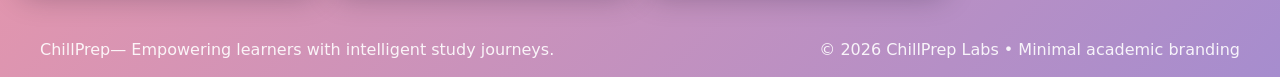
==== commit 5468f4cd: "read" ====
--- a/index.html
+++ b/index.html
@@ -1,4 +1,35 @@
-    <section class="how-it-works">
+
+<!doctype html>
+<html lang="en">
+<head>
+  <meta charset="utf-8" />
+  <meta name="viewport" content="width=device-width,initial-scale=1" />
+  <title>Chillprep AI — Adaptive Exam Preparation</title>
+  <link rel="stylesheet" href="css/styles.css" />
+</head>
+<body>
+  <div class="hero-bg"></div>
+  <header class="site-header">
+    <div class="brand">
+      <svg width="36" height="36" viewBox="0 0 24 24" fill="none" xmlns="http://www.w3.org/2000/svg"><defs></defs>
+        <rect x="2" y="2" width="20" height="20" rx="5" fill="#ffffff22"/>
+        <path d="M6 15l4-8 4 8" stroke="#fff" stroke-width="1.2" stroke-linecap="round" stroke-linejoin="round"/>
+      </svg>
+      <div class="brand-text">
+        <div class="title">ChillPrep AI</div>
+        <div class="tag">AI-Powered Adaptive Exam Preparation</div>
+      </div>
+    </div>
+    <div class="header-actions">
+      <button id="theme-toggle" class="ghost">Dark</button>
+      <button id="cta-top" class="primary">Start Your Preparation</button>
+      <!-- Sign Up link removed -->
+    </div>
+  </header>
+
+  <main>
+
+        <section class="how-it-works">
       <h2>How It Works</h2>
       <div class="steps-grid">
         <div class="step-card glass">
@@ -23,35 +54,6 @@
         </div>
       </div>
     </section>
-<!doctype html>
-<html lang="en">
-<head>
-  <meta charset="utf-8" />
-  <meta name="viewport" content="width=device-width,initial-scale=1" />
-  <title>NeuroPrep AI — Adaptive Exam Preparation</title>
-  <link rel="stylesheet" href="css/styles.css" />
-</head>
-<body>
-  <div class="hero-bg"></div>
-  <header class="site-header">
-    <div class="brand">
-      <svg width="36" height="36" viewBox="0 0 24 24" fill="none" xmlns="http://www.w3.org/2000/svg"><defs></defs>
-        <rect x="2" y="2" width="20" height="20" rx="5" fill="#ffffff22"/>
-        <path d="M6 15l4-8 4 8" stroke="#fff" stroke-width="1.2" stroke-linecap="round" stroke-linejoin="round"/>
-      </svg>
-      <div class="brand-text">
-        <div class="title">NeuroPrep AI</div>
-        <div class="tag">AI-Powered Adaptive Exam Preparation</div>
-      </div>
-    </div>
-    <div class="header-actions">
-      <button id="theme-toggle" class="ghost">Dark</button>
-      <button id="cta-top" class="primary">Start Your Preparation</button>
-      <!-- Sign Up link removed -->
-    </div>
-  </header>
-
-  <main>
     <section class="hero">
       <div class="hero-inner">
         <div class="hero-copy">
@@ -164,8 +166,8 @@
 
   <footer class="site-footer">
     <div class="footer-inner">
-      <div>NeuroPrep AI — Empowering learners with intelligent study journeys.</div>
-      <div class="small muted">© <span id="year"></span> NeuroPrep Labs • Minimal academic branding</div>
+      <div>ChillPrep— Empowering learners with intelligent study journeys.</div>
+      <div class="small muted">© <span id="year"></span> ChillPrep Labs • Minimal academic branding</div>
     </div>
   </footer>
 
--- a/css/styles.css
+++ b/css/styles.css
@@ -51,7 +51,7 @@
 
 .site-header{display:flex;justify-content:space-between;align-items:center;padding:20px 36px;color:white}
 .brand{display:flex;align-items:center;gap:12px}
-.brand-text .title{font-weight:700}
+.brand-text .title{font-weight:700;font-size:1.3rem}
 .brand-text .tag{font-size:12px;opacity:0.9}
 .header-actions button{margin-left:10px}
 
